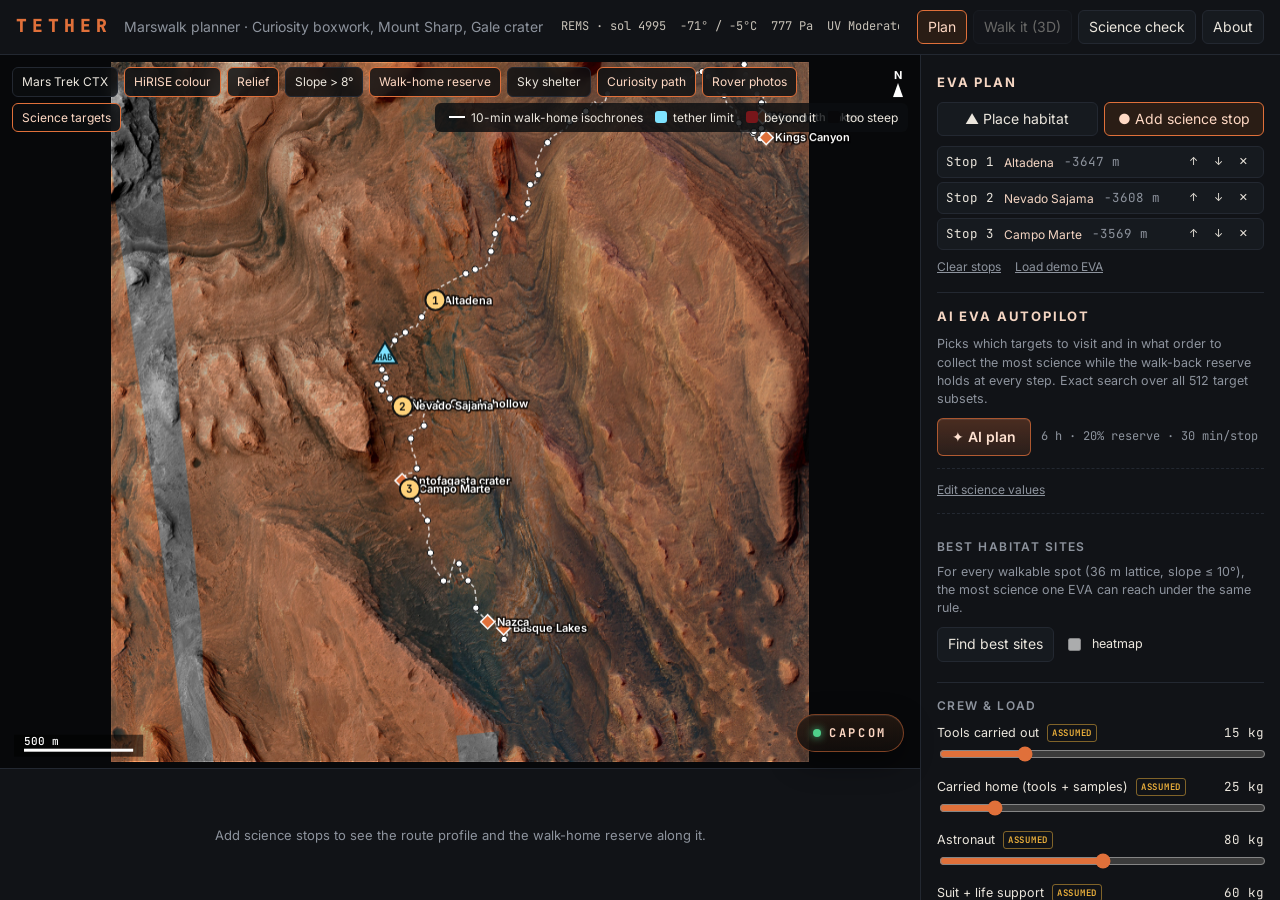
==== index.html @ f89b9bbb "Deploy eaedc3e" ====
<!doctype html>
<html lang="en">
  <head>
    <meta charset="UTF-8" />
    <link rel="icon" type="image/svg+xml" href="./tether.svg" />
    <meta name="viewport" content="width=device-width, initial-scale=1.0" />
    <meta name="description" content="TETHER: a Marswalk planner that always knows the way home. Apollo's walk-back rule as a map of Mars, at Curiosity's boxwork on Mount Sharp." />
    <link rel="preconnect" href="https://fonts.googleapis.com" />
    <link rel="preconnect" href="https://fonts.gstatic.com" crossorigin />
    <link href="https://fonts.googleapis.com/css2?family=Inter:wght@400;500;600;700&family=JetBrains+Mono:wght@400;500;700;800&display=swap" rel="stylesheet" />
    <title>TETHER · Marswalk planner</title>
    <script type="module" crossorigin src="./assets/index-C0lN99m0.js"></script>
    <link rel="stylesheet" crossorigin href="./assets/index-Dm4nmYh7.css">
  </head>
  <body>
    <div id="root"></div>
  </body>
</html>
---- assets/index-Dm4nmYh7.css ----
.ap .ap-lede{margin:0 0 10px}.ap-actions{display:flex;align-items:center;gap:10px;flex-wrap:wrap;margin-bottom:6px}.ap-go{display:inline-flex;align-items:center;gap:8px;font-weight:600;padding:8px 14px;background:linear-gradient(180deg,#e0703a47,#e0703a1f);border-color:#e0703ab3;color:#ffe2d1;box-shadow:inset 0 1px #ffffff14,0 0 #e0703a00;transition:transform .12s cubic-bezier(.2,.8,.2,1.2),box-shadow .2s}.ap-go:hover:not(:disabled){box-shadow:inset 0 1px #ffffff1a,0 0 18px #e0703a40}.ap-go:active:not(:disabled){transform:scale(.97)}.ap-go:disabled{opacity:.6;cursor:default}.ap-spin{width:12px;height:12px;border-radius:50%;border:2px solid rgba(255,226,209,.3);border-top-color:#ffe2d1;animation:ap-rot .8s linear infinite}@keyframes ap-rot{to{transform:rotate(360deg)}}.ap-card{margin:10px 0 6px}.ap-score-big{font-size:22px;font-weight:700}.ap-score-big .muted{font-size:13px;font-weight:500}.ap-order{list-style:none;padding:0;margin:8px 0 4px;display:grid;gap:3px;counter-reset:none}.ap-order li{display:flex;align-items:center;gap:8px;font-size:12.5px}.ap-k{width:18px;height:18px;border-radius:50%;display:inline-grid;place-content:center;font-size:10.5px;background:#e0703a2e;color:#ffd1b8;border:1px solid rgba(224,112,58,.5);flex:none}.ap-why-line{margin:8px 0 0}.ap-apply{width:100%;margin-top:10px;border-color:#4fd18b80;background:#4fd18b1a;color:#c9f5dc;font-weight:600}.ap-meta{margin:2px 0 8px}.ap-h3{margin:14px 0 8px!important}.ap-alts,.ap-sites{list-style:none;padding:0;margin:0 0 8px;display:grid;gap:5px}.ap-alts li{background:var(--panel-2);border:1px solid var(--line);border-radius:6px;padding:6px 8px}.ap-alt-top{display:flex;align-items:baseline;gap:8px;font-size:12.5px}.ap-alt-top .link{margin-left:auto}.ap-alt-stops{min-width:0}.ap-score{font-weight:700;color:#f5d6c3;min-width:20px}.ap-alt-kv{display:flex;gap:12px;margin-top:2px;color:var(--muted)}.ap-why{margin:6px 0 4px;padding-left:16px;font-size:12px;display:grid;gap:4px}.ap-sub{margin-top:12px;padding-top:10px;border-top:1px dashed var(--line)}.ap-values{list-style:none;padding:0;margin:8px 0 0;display:grid;gap:4px}.ap-values li{display:flex;justify-content:space-between;align-items:center;font-size:12.5px}.ap-values input{width:56px;background:var(--panel-2);color:var(--text);border:1px solid var(--line);border-radius:5px;padding:2px 6px;font:12px var(--mono)}.ap-values-note{display:block!important}.ap-prog{position:relative;height:22px;border-radius:6px;background:var(--panel-2);border:1px solid var(--line);overflow:hidden;margin:6px 0}.ap-prog i{position:absolute;inset:0 auto 0 0;background:linear-gradient(90deg,#e0703a40,#e0703a80);transition:width .2s}.ap-prog span{position:relative;padding:0 8px;line-height:20px;color:#ffe2d1}.ap-sites li{display:flex;align-items:center;gap:10px;background:var(--panel-2);border:1px solid var(--line);border-radius:6px;padding:6px 8px;font-size:12.5px}.ap-rank{width:20px;height:20px;border-radius:5px;display:inline-grid;place-content:center;background:#f0b33c26;color:var(--amb);border:1px solid rgba(240,179,60,.4);flex:none;font-size:11px}.ap-site-body{min-width:0;flex:1}.ap-here{margin:6px 0 8px;color:#e9d9cc}.capcom,.capcom-fab{--cc-ochre: var(--mars, #e0703a);--cc-cyan: var(--cyan, #7fe3ff);--cc-line: rgba(255,255,255,.09);--cc-glass: rgba(14,16,20,.72);--cc-text: var(--text, #ebe6dd);--cc-muted: var(--muted, #8d939d);--cc-mono: var(--mono, "JetBrains Mono", ui-monospace, Menlo, monospace)}.capcom-fab{position:fixed;right:376px;bottom:148px;z-index:60;display:flex;align-items:center;gap:8px;font:700 12px var(--cc-mono);letter-spacing:.22em;color:#ffd9c4;padding:10px 16px;border-radius:999px;background:linear-gradient(180deg,#281a12d9,#120e0cd9);border:1px solid rgba(224,112,58,.5);backdrop-filter:blur(14px) saturate(1.4);-webkit-backdrop-filter:blur(14px) saturate(1.4);box-shadow:0 10px 30px #00000073,inset 0 1px #ffffff14;transition:transform .18s cubic-bezier(.3,1.4,.5,1),border-color .2s}.capcom-fab:hover{transform:translateY(-2px) scale(1.03);border-color:var(--cc-ochre)}.capcom-fab.live{border-color:#7fe3ff8c;color:#d9f7ff}.capcom{position:fixed;right:376px;bottom:148px;z-index:60;width:400px;max-width:calc(100vw - 32px);height:min(560px,calc(100vh - 220px));display:flex;flex-direction:column;overflow:hidden;color:var(--cc-text);border-radius:16px;border:1px solid var(--cc-line);background:linear-gradient(160deg,rgba(224,112,58,.1),transparent 40%),linear-gradient(330deg,rgba(127,227,255,.07),transparent 45%),var(--cc-glass);backdrop-filter:blur(22px) saturate(1.5);-webkit-backdrop-filter:blur(22px) saturate(1.5);box-shadow:0 24px 60px #0000008c,inset 0 1px #ffffff1a,inset 0 0 0 1px #ffffff05;animation:capcom-in .32s cubic-bezier(.2,1.2,.4,1)}@keyframes capcom-in{0%{opacity:0;transform:translateY(12px) scale(.97)}}.capcom-sheen{position:absolute;inset:0 0 auto 0;height:1px;background:linear-gradient(90deg,transparent,rgba(127,227,255,.6),rgba(224,112,58,.6),transparent);pointer-events:none}.capcom-head{display:flex;align-items:center;gap:8px;padding:10px 12px;border-bottom:1px solid var(--cc-line)}.capcom-title{display:flex;align-items:center;gap:8px;font:800 12px var(--cc-mono);letter-spacing:.28em;color:var(--cc-ochre)}.capcom-dot{width:8px;height:8px;border-radius:50%;background:var(--ok, #4fd18b);box-shadow:0 0 8px var(--ok, #4fd18b);display:inline-block}.capcom-dot.busy{background:var(--cc-cyan);box-shadow:0 0 10px var(--cc-cyan);animation:capcom-blink .8s infinite}@keyframes capcom-blink{50%{opacity:.3}}.capcom-badge{margin-left:auto;font:600 10.5px var(--cc-mono);letter-spacing:.04em;padding:3px 8px;border-radius:999px;color:var(--cc-muted);border:1px solid var(--cc-line);background:#ffffff08;white-space:nowrap}.capcom-badge.llm{color:#bff1ff;border-color:#7fe3ff73;background:#7fe3ff14}.capcom-icon{background:transparent!important;border:1px solid transparent!important;padding:2px 7px!important;color:var(--cc-muted);font-size:13px}.capcom-icon.on{color:var(--cc-cyan)}.capcom-icon:hover{color:var(--cc-text)}.capcom-wake{padding:10px 12px;border-bottom:1px solid var(--cc-line);display:grid;gap:6px}.capcom-wake-btn{display:grid;gap:2px;text-align:left;padding:9px 12px!important;border-radius:10px!important;background:linear-gradient(135deg,#e0703a38,#7fe3ff1a)!important;border:1px solid rgba(224,112,58,.45)!important;transition:transform .15s cubic-bezier(.3,1.4,.5,1),box-shadow .2s}.capcom-wake-btn:hover:not(:disabled){transform:translateY(-1px);box-shadow:0 6px 18px #e0703a2e}.capcom-wake-btn:active{transform:scale(.98)}.capcom-wake-btn b{font:700 12px var(--cc-mono);letter-spacing:.16em;color:#ffd9c4;text-transform:uppercase}.capcom-wake-btn span{font-size:11px;color:var(--cc-muted)}.capcom-wake-text{font-size:11px;color:var(--cc-muted);white-space:nowrap;overflow:hidden;text-overflow:ellipsis}.capcom-wake-text.warn{color:var(--bad, #ef5b4c);white-space:normal}.capcom-bar{height:4px;border-radius:4px;background:#ffffff0f;overflow:hidden}.capcom-bar i{display:block;height:100%;background:linear-gradient(90deg,var(--cc-ochre),var(--cc-cyan));transition:width .3s}.capcom-log{flex:1;overflow-y:auto;padding:10px 12px;display:flex;flex-direction:column;gap:10px;font:12.5px/1.5 var(--cc-mono);scrollbar-width:thin}.capcom-msg{display:grid;gap:3px;animation:capcom-msg .25s ease-out}@keyframes capcom-msg{0%{opacity:0;transform:translateY(4px)}}.capcom-who{font-size:10.5px;letter-spacing:.14em;color:var(--cc-muted);display:flex;gap:8px;align-items:baseline}.capcom-msg.from-capcom .capcom-who{color:var(--cc-ochre)}.capcom-msg.from-you .capcom-who{color:var(--cc-cyan)}.capcom-eng{letter-spacing:.02em;color:var(--cc-muted);font-size:10px;opacity:.85}.capcom-text{color:var(--cc-text);white-space:pre-wrap}.capcom-msg.from-you .capcom-text{color:#cfeef7}.capcom-msg.from-sys .capcom-text{color:var(--cc-muted);font-size:11.5px}.capcom-msg.live .capcom-text{color:var(--cc-cyan);opacity:.8}.capcom-tools{display:flex;flex-wrap:wrap;gap:4px;align-items:center}.capcom-chip{font-size:10px;padding:1px 6px;border-radius:4px;color:#a9eec6;background:#4fd18b14;border:1px solid rgba(79,209,139,.25)}.capcom-chip.bad{color:#ffb3aa;background:#ef5b4c14;border-color:#ef5b4c4d}.capcom-plannedby{font-size:10px;color:var(--cc-muted)}.capcom-typing{color:var(--cc-muted)!important}.capcom-typing i{display:inline-block;width:4px;height:4px;margin-left:3px;border-radius:50%;background:var(--cc-cyan);animation:capcom-dots 1s infinite}.capcom-typing i:nth-child(2){animation-delay:.15s}.capcom-typing i:nth-child(3){animation-delay:.3s}@keyframes capcom-dots{0%,to{opacity:.2;transform:translateY(0)}50%{opacity:1;transform:translateY(-2px)}}.capcom-suggest{display:flex;flex-wrap:wrap;gap:6px;padding:0 12px 8px}.capcom-suggest button{font-size:11px;padding:4px 9px!important;border-radius:999px!important;background:#ffffff0a!important;border:1px solid var(--cc-line)!important;color:#d8d2c8;text-align:left}.capcom-suggest button:hover:not(:disabled){border-color:#7fe3ff73!important;color:#fff}.capcom-input{display:flex;gap:8px;align-items:center;padding:10px 12px;border-top:1px solid var(--cc-line);background:#0000002e}.capcom-input input{flex:1;min-width:0;font:12.5px var(--cc-mono);color:var(--cc-text);background:#ffffff0a;border:1px solid var(--cc-line);border-radius:8px;padding:8px 10px;outline:none}.capcom-input input:focus{border-color:#7fe3ff73;box-shadow:0 0 0 3px #7fe3ff14}.capcom-send{font:700 11px var(--cc-mono)!important;letter-spacing:.14em;color:#ffd9c4!important;background:#e0703a29!important;border:1px solid rgba(224,112,58,.45)!important;border-radius:8px!important;padding:8px 10px!important}.capcom-mic{--lvl: 0;position:relative;flex:none;width:38px;height:38px;padding:0!important;border-radius:50%!important;display:grid;place-items:center;color:var(--cc-ochre);background:radial-gradient(circle at 50% 35%,#e0703a40,#140e0ae6)!important;border:1px solid rgba(224,112,58,.5)!important;transition:transform .15s cubic-bezier(.3,1.4,.5,1),color .2s;touch-action:none;-webkit-user-select:none;user-select:none}.capcom-mic:active{transform:scale(.93)}.capcom-mic:before,.capcom-mic:after{content:"";position:absolute;top:-3px;right:-3px;bottom:-3px;left:-3px;border-radius:50%;pointer-events:none;opacity:0}.capcom-mic.on{color:#071216;background:radial-gradient(circle at 50% 35%,#c9f5ff,var(--cc-cyan))!important;border-color:var(--cc-cyan)!important}.capcom-mic.on:before{opacity:1;border:2px solid rgba(127,227,255,.65);transform:scale(calc(1 + var(--lvl) * .55));transition:transform 60ms linear}.capcom-mic.on:after{opacity:1;border:1px solid rgba(127,227,255,.5);animation:capcom-pulse 1.4s ease-out infinite}@keyframes capcom-pulse{0%{transform:scale(1);opacity:.8}to{transform:scale(1.9);opacity:0}}@media(max-width:900px){.capcom,.capcom-fab{right:16px;bottom:16px}}@media(prefers-reduced-motion:reduce){.capcom,.capcom-msg,.capcom-mic.on:after{animation:none}}:root{--bg: #0a0b0d;--panel: #111317;--panel-2: #161a1f;--line: #232831;--text: #ebe6dd;--muted: #8d939d;--mars: #e0703a;--ok: #4fd18b;--amb: #f0b33c;--bad: #ef5b4c;--cyan: #7fe3ff;--mono: "JetBrains Mono", ui-monospace, Menlo, monospace;--sans: "Inter", system-ui, -apple-system, sans-serif}*{box-sizing:border-box}html,body,#root{height:100%;margin:0}body{background:var(--bg);color:var(--text);font:14px/1.45 var(--sans);-webkit-font-smoothing:antialiased}button{font:inherit;color:inherit;background:var(--panel-2);border:1px solid var(--line);border-radius:6px;padding:6px 10px;cursor:pointer}button:hover:not(:disabled){border-color:#3a414d}button:disabled{opacity:.4;cursor:not-allowed}button.on{background:#2a1d15;border-color:var(--mars);color:#ffd9c4}.mono{font-family:var(--mono)}.muted{color:var(--muted)}.small{font-size:12px}.splash{height:100%;display:grid;place-content:center;gap:8px;text-align:center}.logo{font:800 18px/1 var(--mono);letter-spacing:.28em;color:var(--mars)}.app{height:100%;display:grid;grid-template-rows:auto minmax(0,1fr);grid-template-columns:minmax(0,1fr)}.top{min-width:0;overflow:hidden;display:flex;align-items:center;gap:18px;padding:10px 16px;border-bottom:1px solid var(--line);background:var(--panel)}.brand{display:flex;align-items:baseline;gap:12px;white-space:nowrap;flex:none}.top nav button{white-space:nowrap}.top nav{margin-left:auto;display:flex;gap:6px;flex:none}.conditions{display:flex;gap:14px;font-size:12px;color:#c8c2b8;overflow:hidden;white-space:nowrap;min-width:0;flex:1 1 auto}.conditions .sep{width:1px;background:var(--line)}.main{display:grid;grid-template-columns:minmax(0,1fr) 360px;min-height:0;overflow:hidden}.app{overflow:hidden}.stage{position:relative;display:grid;grid-template-rows:1fr auto;min-height:0}.map-wrap{position:relative;min-height:0;overflow:hidden;cursor:crosshair}.map-wrap canvas{display:block}.layerbar{position:absolute;top:12px;left:12px;right:12px;display:flex;flex-wrap:wrap;gap:6px;align-items:center;pointer-events:none}.layerbar button{pointer-events:auto;background:#0c0e11d1;-webkit-backdrop-filter:blur(6px);backdrop-filter:blur(6px);font-size:12px;padding:5px 9px}.legend{pointer-events:auto;margin-left:auto;background:#0c0e11d1;padding:6px 10px;border-radius:6px;font-size:12px;display:flex;gap:6px;align-items:center}.legend i{width:12px;height:12px;border-radius:3px;display:inline-block;margin-left:6px}.inspector{position:absolute;left:12px;bottom:140px;background:#0c0e11e0;border:1px solid var(--line);border-radius:8px;padding:8px 10px;font-size:12px;line-height:1.6;pointer-events:none;max-width:70%}.pos{color:var(--ok)}.amb{color:var(--amb)}.neg{color:var(--bad)}.profile{border-top:1px solid var(--line);background:var(--panel);padding:8px 12px 6px;height:132px}.profile svg{width:100%;height:96px;display:block}.profile.empty{display:grid;place-content:center;color:var(--muted);font-size:13px}.profile-legend{display:flex;gap:16px;font-size:11px}.panel{border-left:1px solid var(--line);background:var(--panel);overflow-y:auto;padding:4px 16px 24px}.panel section{padding:14px 0;border-bottom:1px solid var(--line)}.panel h2{font-size:13px;letter-spacing:.14em;text-transform:uppercase;margin:0 0 10px;color:#f5d6c3}.panel h3{font-size:12px;letter-spacing:.12em;text-transform:uppercase;margin:0 0 10px;color:var(--muted);font-weight:600}.seg{display:grid;grid-template-columns:1fr 1fr;gap:6px}.hint{color:var(--muted);font-size:12.5px;margin:10px 0 0}.warn{color:var(--bad);font-size:12.5px}.stops{list-style:none;padding:0;margin:10px 0 4px;display:grid;gap:4px}.stops li{display:flex;align-items:center;gap:10px;background:var(--panel-2);border:1px solid var(--line);border-radius:6px;padding:5px 8px;font-size:12.5px}.row-actions{margin-left:auto;display:flex;gap:2px}.row-actions button{padding:1px 6px;font-size:11px;background:transparent;border-color:transparent}.link{background:none;border:none;color:var(--muted);padding:2px 0;font-size:12px;text-decoration:underline}.verdict{border-radius:10px;margin:12px 0;padding:12px!important;border:1px solid}.verdict.ok{border-color:#4fd18b73;background:#4fd18b12}.verdict.bad{border-color:#ef5b4c8c;background:#ef5b4c14}.verdict-head{display:flex;justify-content:space-between;align-items:center}.verdict .tag{font:700 12px var(--mono);letter-spacing:.18em}.verdict.ok .tag,.verdict.ok .big{color:var(--ok)}.verdict.bad .tag,.verdict.bad .big{color:var(--bad)}.big{font-size:26px;font-weight:700}.kv{display:grid;grid-template-columns:1fr 1fr;gap:6px 14px;margin-top:8px}.kv div{display:flex;justify-content:space-between;font-size:12px;color:var(--muted)}.kv b{color:var(--text);font-weight:600}.slider{display:block;margin:0 0 10px}.slider-top{display:flex;justify-content:space-between;font-size:12.5px;margin-bottom:2px}.slider input{width:100%;accent-color:var(--mars)}.check{display:flex;gap:8px;font-size:12.5px;align-items:flex-start}.flare{width:100%;margin-bottom:10px;border-color:#5a2a22;color:#ffb4a6}.flare.on{background:#3a1410;border-color:var(--bad);color:#fff}.drawer{position:absolute;right:12px;top:56px;bottom:144px;width:min(440px,60%);background:#0c0e11f2;border:1px solid var(--line);border-radius:10px;padding:12px;overflow-y:auto}.drawer-head{display:flex;justify-content:space-between;align-items:flex-start;gap:12px;margin-bottom:10px}.drawer-head h3{margin:2px 0 0;font-size:15px}.eyebrow{font:600 11px var(--mono);letter-spacing:.16em;text-transform:uppercase;color:var(--mars)}.photos{display:grid;gap:10px}.photos img{width:100%;border-radius:6px;display:block;background:#000}.photos figcaption{font-size:11px;color:var(--muted);margin-top:3px}.modal-bg{position:fixed;top:0;right:0;bottom:0;left:0;background:#0009;display:grid;place-items:center;z-index:50}.modal{width:min(760px,94vw);max-height:90vh;overflow-y:auto;background:var(--panel);border:1px solid var(--line);border-radius:12px;padding:18px 20px}.scatter{width:320px;max-width:100%;display:block;margin:8px auto}.vtable{width:100%;border-collapse:collapse;font-size:12px;margin:8px 0}.vtable th,.vtable td{text-align:left;padding:4px 6px;border-bottom:1px solid var(--line)}.vtable th{color:var(--muted);font-weight:500}.about p{margin:0 0 10px;font-size:13.5px}@media(max-width:900px){.main{grid-template-columns:1fr;grid-template-rows:60vh auto}.panel{border-left:none;border-top:1px solid var(--line)}.conditions,.brand .muted{display:none}}.hud-wrap{position:relative;min-height:0}.hud-wrap canvas{display:block}.hud{position:absolute;top:0;right:0;bottom:0;left:0;pointer-events:none;color:#bff3ff;text-shadow:0 0 6px rgba(0,180,255,.6);font-size:12px}.hud>div{position:absolute;padding:14px 18px}.hud-tl{top:50px;left:20px}.hud-tr{top:50px;right:20px;text-align:right}.hud-bl{bottom:60px;left:20px}.hud-br{bottom:60px;right:20px;text-align:right}.hud-label{font-size:10px;letter-spacing:.2em;opacity:.75;margin-top:6px}.hud-big{font-size:22px;font-weight:700}.hud-bar{width:180px;height:6px;background:#bff3ff33;position:relative;margin-top:6px;margin-left:auto}.hud-bar i{position:absolute;left:0;top:0;bottom:0;background:currentColor}.hud-bar b{position:absolute;top:-3px;bottom:-3px;width:2px;background:#ef5b4c}.hud-reticle{left:50%;top:50%;width:46px;height:46px;margin:-23px 0 0 -23px;border:1px solid rgba(191,243,255,.6);border-radius:50%;padding:0!important}.hud:before{content:"";position:absolute;top:0;right:0;bottom:0;left:0;background:radial-gradient(ellipse at center,transparent 55%,rgba(0,20,30,.55) 100%)}.hud-controls{position:absolute;left:50%;bottom:14px;transform:translate(-50%);display:flex;gap:8px;align-items:center;background:#0c0e11d9;padding:6px 8px;border-radius:8px;border:1px solid var(--line)}.hud-controls input{width:280px;accent-color:var(--mars)}.links{display:flex;gap:14px;margin-top:6px}.stop-name{color:#f5d6c3;font-size:12px;overflow:hidden;text-overflow:ellipsis;white-space:nowrap;max-width:130px}.legend .iso{width:16px;height:0;border-top:2px solid #fff;display:inline-block;margin-left:4px}.ptag{font:600 9px/1 var(--mono);letter-spacing:.08em;padding:2px 4px;border-radius:3px;margin-left:4px;vertical-align:middle;border:1px solid}.ptag.real{color:#7fe3ff;border-color:#7fe3ff80}.ptag.computed{color:#4fd18b;border-color:#4fd18b80}.ptag.assumed{color:#f0b33c;border-color:#f0b33c80}
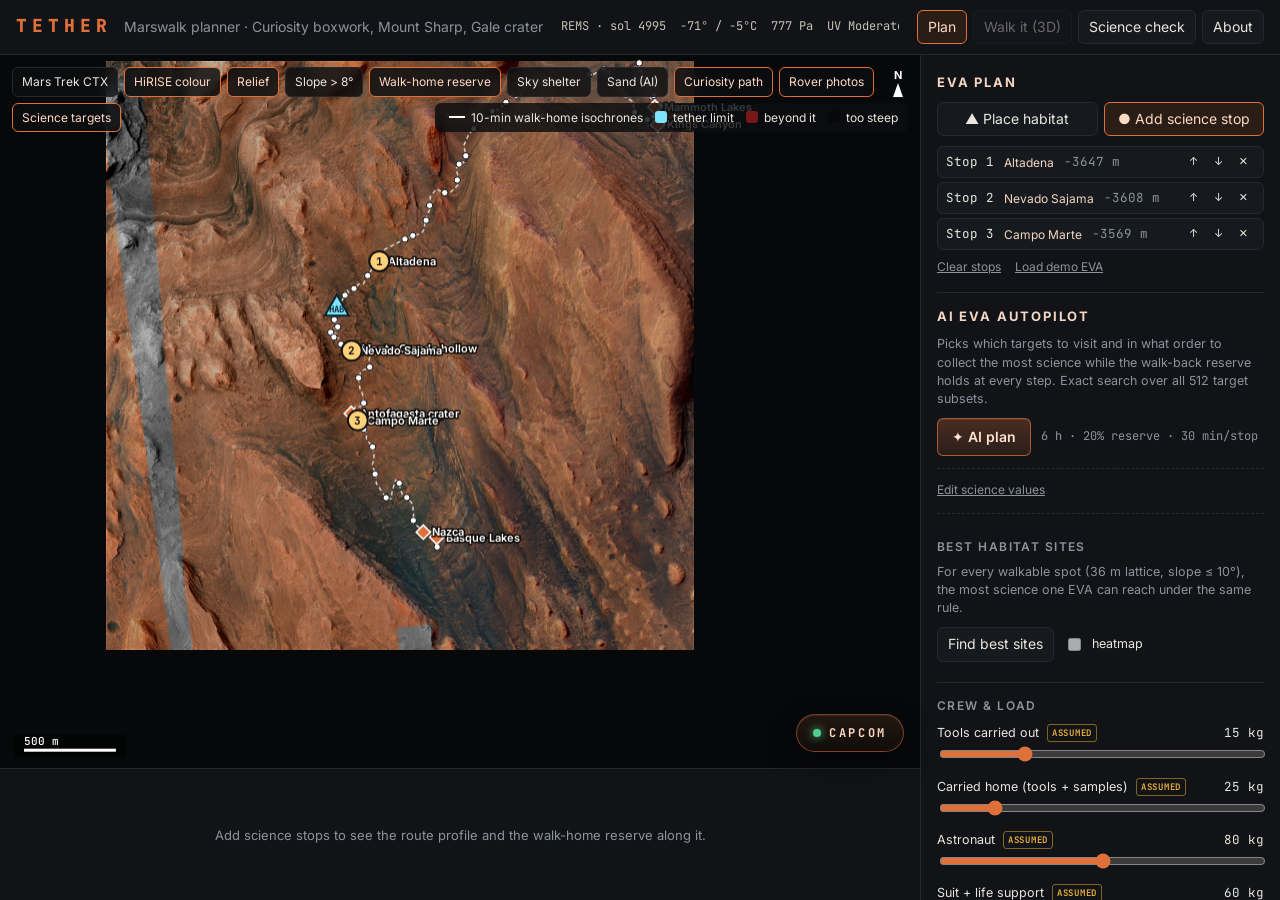
==== commit 23164f47: "Deploy c9911dd" ====
--- a/index.html
+++ b/index.html
@@ -9,8 +9,8 @@
     <link rel="preconnect" href="https://fonts.gstatic.com" crossorigin />
     <link href="https://fonts.googleapis.com/css2?family=Inter:wght@400;500;600;700&family=JetBrains+Mono:wght@400;500;700;800&display=swap" rel="stylesheet" />
     <title>TETHER · Marswalk planner</title>
-    <script type="module" crossorigin src="./assets/index-C0lN99m0.js"></script>
-    <link rel="stylesheet" crossorigin href="./assets/index-Dm4nmYh7.css">
+    <script type="module" crossorigin src="./assets/index-BlUEJZEu.js"></script>
+    <link rel="stylesheet" crossorigin href="./assets/index-Cu4dX3px.css">
   </head>
   <body>
     <div id="root"></div>
--- a/assets/index-Cu4dX3px.css
+++ b/assets/index-Cu4dX3px.css
@@ -0,0 +1 @@
+.ap .ap-lede{margin:0 0 10px}.ap-actions{display:flex;align-items:center;gap:10px;flex-wrap:wrap;margin-bottom:6px}.ap-go{display:inline-flex;align-items:center;gap:8px;font-weight:600;padding:8px 14px;background:linear-gradient(180deg,#e0703a47,#e0703a1f);border-color:#e0703ab3;color:#ffe2d1;box-shadow:inset 0 1px #ffffff14,0 0 #e0703a00;transition:transform .12s cubic-bezier(.2,.8,.2,1.2),box-shadow .2s}.ap-go:hover:not(:disabled){box-shadow:inset 0 1px #ffffff1a,0 0 18px #e0703a40}.ap-go:active:not(:disabled){transform:scale(.97)}.ap-go:disabled{opacity:.6;cursor:default}.ap-spin{width:12px;height:12px;border-radius:50%;border:2px solid rgba(255,226,209,.3);border-top-color:#ffe2d1;animation:ap-rot .8s linear infinite}@keyframes ap-rot{to{transform:rotate(360deg)}}.ap-card{margin:10px 0 6px}.ap-score-big{font-size:22px;font-weight:700}.ap-score-big .muted{font-size:13px;font-weight:500}.ap-order{list-style:none;padding:0;margin:8px 0 4px;display:grid;gap:3px;counter-reset:none}.ap-order li{display:flex;align-items:center;gap:8px;font-size:12.5px}.ap-k{width:18px;height:18px;border-radius:50%;display:inline-grid;place-content:center;font-size:10.5px;background:#e0703a2e;color:#ffd1b8;border:1px solid rgba(224,112,58,.5);flex:none}.ap-why-line{margin:8px 0 0}.ap-apply{width:100%;margin-top:10px;border-color:#4fd18b80;background:#4fd18b1a;color:#c9f5dc;font-weight:600}.ap-meta{margin:2px 0 8px}.ap-h3{margin:14px 0 8px!important}.ap-alts,.ap-sites{list-style:none;padding:0;margin:0 0 8px;display:grid;gap:5px}.ap-alts li{background:var(--panel-2);border:1px solid var(--line);border-radius:6px;padding:6px 8px}.ap-alt-top{display:flex;align-items:baseline;gap:8px;font-size:12.5px}.ap-alt-top .link{margin-left:auto}.ap-alt-stops{min-width:0}.ap-score{font-weight:700;color:#f5d6c3;min-width:20px}.ap-alt-kv{display:flex;gap:12px;margin-top:2px;color:var(--muted)}.ap-why{margin:6px 0 4px;padding-left:16px;font-size:12px;display:grid;gap:4px}.ap-sub{margin-top:12px;padding-top:10px;border-top:1px dashed var(--line)}.ap-values{list-style:none;padding:0;margin:8px 0 0;display:grid;gap:4px}.ap-values li{display:flex;justify-content:space-between;align-items:center;font-size:12.5px}.ap-values input{width:56px;background:var(--panel-2);color:var(--text);border:1px solid var(--line);border-radius:5px;padding:2px 6px;font:12px var(--mono)}.ap-values-note{display:block!important}.ap-prog{position:relative;height:22px;border-radius:6px;background:var(--panel-2);border:1px solid var(--line);overflow:hidden;margin:6px 0}.ap-prog i{position:absolute;inset:0 auto 0 0;background:linear-gradient(90deg,#e0703a40,#e0703a80);transition:width .2s}.ap-prog span{position:relative;padding:0 8px;line-height:20px;color:#ffe2d1}.ap-sites li{display:flex;align-items:center;gap:10px;background:var(--panel-2);border:1px solid var(--line);border-radius:6px;padding:6px 8px;font-size:12.5px}.ap-rank{width:20px;height:20px;border-radius:5px;display:inline-grid;place-content:center;background:#f0b33c26;color:var(--amb);border:1px solid rgba(240,179,60,.4);flex:none;font-size:11px}.ap-site-body{min-width:0;flex:1}.ap-here{margin:6px 0 8px;color:#e9d9cc}.capcom,.capcom-fab{--cc-ochre: var(--mars, #e0703a);--cc-cyan: var(--cyan, #7fe3ff);--cc-line: rgba(255,255,255,.09);--cc-glass: rgba(14,16,20,.72);--cc-text: var(--text, #ebe6dd);--cc-muted: var(--muted, #8d939d);--cc-mono: var(--mono, "JetBrains Mono", ui-monospace, Menlo, monospace)}.capcom-fab{position:fixed;right:376px;bottom:148px;z-index:60;display:flex;align-items:center;gap:8px;font:700 12px var(--cc-mono);letter-spacing:.22em;color:#ffd9c4;padding:10px 16px;border-radius:999px;background:linear-gradient(180deg,#281a12d9,#120e0cd9);border:1px solid rgba(224,112,58,.5);backdrop-filter:blur(14px) saturate(1.4);-webkit-backdrop-filter:blur(14px) saturate(1.4);box-shadow:0 10px 30px #00000073,inset 0 1px #ffffff14;transition:transform .18s cubic-bezier(.3,1.4,.5,1),border-color .2s}.capcom-fab:hover{transform:translateY(-2px) scale(1.03);border-color:var(--cc-ochre)}.capcom-fab.live{border-color:#7fe3ff8c;color:#d9f7ff}.capcom{position:fixed;right:376px;bottom:148px;z-index:60;width:400px;max-width:calc(100vw - 32px);height:min(560px,calc(100vh - 220px));display:flex;flex-direction:column;overflow:hidden;color:var(--cc-text);border-radius:16px;border:1px solid var(--cc-line);background:linear-gradient(160deg,rgba(224,112,58,.1),transparent 40%),linear-gradient(330deg,rgba(127,227,255,.07),transparent 45%),var(--cc-glass);backdrop-filter:blur(22px) saturate(1.5);-webkit-backdrop-filter:blur(22px) saturate(1.5);box-shadow:0 24px 60px #0000008c,inset 0 1px #ffffff1a,inset 0 0 0 1px #ffffff05;animation:capcom-in .32s cubic-bezier(.2,1.2,.4,1)}@keyframes capcom-in{0%{opacity:0;transform:translateY(12px) scale(.97)}}.capcom-sheen{position:absolute;inset:0 0 auto 0;height:1px;background:linear-gradient(90deg,transparent,rgba(127,227,255,.6),rgba(224,112,58,.6),transparent);pointer-events:none}.capcom-head{display:flex;align-items:center;gap:8px;padding:10px 12px;border-bottom:1px solid var(--cc-line)}.capcom-title{display:flex;align-items:center;gap:8px;font:800 12px var(--cc-mono);letter-spacing:.28em;color:var(--cc-ochre)}.capcom-dot{width:8px;height:8px;border-radius:50%;background:var(--ok, #4fd18b);box-shadow:0 0 8px var(--ok, #4fd18b);display:inline-block}.capcom-dot.busy{background:var(--cc-cyan);box-shadow:0 0 10px var(--cc-cyan);animation:capcom-blink .8s infinite}@keyframes capcom-blink{50%{opacity:.3}}.capcom-badge{margin-left:auto;font:600 10.5px var(--cc-mono);letter-spacing:.04em;padding:3px 8px;border-radius:999px;color:var(--cc-muted);border:1px solid var(--cc-line);background:#ffffff08;white-space:nowrap}.capcom-badge.llm{color:#bff1ff;border-color:#7fe3ff73;background:#7fe3ff14}.capcom-icon{background:transparent!important;border:1px solid transparent!important;padding:2px 7px!important;color:var(--cc-muted);font-size:13px}.capcom-icon.on{color:var(--cc-cyan)}.capcom-icon:hover{color:var(--cc-text)}.capcom-wake{padding:10px 12px;border-bottom:1px solid var(--cc-line);display:grid;gap:6px}.capcom-wake-btn{display:grid;gap:2px;text-align:left;padding:9px 12px!important;border-radius:10px!important;background:linear-gradient(135deg,#e0703a38,#7fe3ff1a)!important;border:1px solid rgba(224,112,58,.45)!important;transition:transform .15s cubic-bezier(.3,1.4,.5,1),box-shadow .2s}.capcom-wake-btn:hover:not(:disabled){transform:translateY(-1px);box-shadow:0 6px 18px #e0703a2e}.capcom-wake-btn:active{transform:scale(.98)}.capcom-wake-btn b{font:700 12px var(--cc-mono);letter-spacing:.16em;color:#ffd9c4;text-transform:uppercase}.capcom-wake-btn span{font-size:11px;color:var(--cc-muted)}.capcom-wake-text{font-size:11px;color:var(--cc-muted);white-space:nowrap;overflow:hidden;text-overflow:ellipsis}.capcom-wake-text.warn{color:var(--bad, #ef5b4c);white-space:normal}.capcom-bar{height:4px;border-radius:4px;background:#ffffff0f;overflow:hidden}.capcom-bar i{display:block;height:100%;background:linear-gradient(90deg,var(--cc-ochre),var(--cc-cyan));transition:width .3s}.capcom-log{flex:1;overflow-y:auto;padding:10px 12px;display:flex;flex-direction:column;gap:10px;font:12.5px/1.5 var(--cc-mono);scrollbar-width:thin}.capcom-msg{display:grid;gap:3px;animation:capcom-msg .25s ease-out}@keyframes capcom-msg{0%{opacity:0;transform:translateY(4px)}}.capcom-who{font-size:10.5px;letter-spacing:.14em;color:var(--cc-muted);display:flex;gap:8px;align-items:baseline}.capcom-msg.from-capcom .capcom-who{color:var(--cc-ochre)}.capcom-msg.from-you .capcom-who{color:var(--cc-cyan)}.capcom-eng{letter-spacing:.02em;color:var(--cc-muted);font-size:10px;opacity:.85}.capcom-text{color:var(--cc-text);white-space:pre-wrap}.capcom-msg.from-you .capcom-text{color:#cfeef7}.capcom-msg.from-sys .capcom-text{color:var(--cc-muted);font-size:11.5px}.capcom-msg.live .capcom-text{color:var(--cc-cyan);opacity:.8}.capcom-tools{display:flex;flex-wrap:wrap;gap:4px;align-items:center}.capcom-chip{font-size:10px;padding:1px 6px;border-radius:4px;color:#a9eec6;background:#4fd18b14;border:1px solid rgba(79,209,139,.25)}.capcom-chip.bad{color:#ffb3aa;background:#ef5b4c14;border-color:#ef5b4c4d}.capcom-plannedby{font-size:10px;color:var(--cc-muted)}.capcom-typing{color:var(--cc-muted)!important}.capcom-typing i{display:inline-block;width:4px;height:4px;margin-left:3px;border-radius:50%;background:var(--cc-cyan);animation:capcom-dots 1s infinite}.capcom-typing i:nth-child(2){animation-delay:.15s}.capcom-typing i:nth-child(3){animation-delay:.3s}@keyframes capcom-dots{0%,to{opacity:.2;transform:translateY(0)}50%{opacity:1;transform:translateY(-2px)}}.capcom-suggest{display:flex;flex-wrap:wrap;gap:6px;padding:0 12px 8px}.capcom-suggest button{font-size:11px;padding:4px 9px!important;border-radius:999px!important;background:#ffffff0a!important;border:1px solid var(--cc-line)!important;color:#d8d2c8;text-align:left}.capcom-suggest button:hover:not(:disabled){border-color:#7fe3ff73!important;color:#fff}.capcom-input{display:flex;gap:8px;align-items:center;padding:10px 12px;border-top:1px solid var(--cc-line);background:#0000002e}.capcom-input input{flex:1;min-width:0;font:12.5px var(--cc-mono);color:var(--cc-text);background:#ffffff0a;border:1px solid var(--cc-line);border-radius:8px;padding:8px 10px;outline:none}.capcom-input input:focus{border-color:#7fe3ff73;box-shadow:0 0 0 3px #7fe3ff14}.capcom-send{font:700 11px var(--cc-mono)!important;letter-spacing:.14em;color:#ffd9c4!important;background:#e0703a29!important;border:1px solid rgba(224,112,58,.45)!important;border-radius:8px!important;padding:8px 10px!important}.capcom-mic{--lvl: 0;position:relative;flex:none;width:38px;height:38px;padding:0!important;border-radius:50%!important;display:grid;place-items:center;color:var(--cc-ochre);background:radial-gradient(circle at 50% 35%,#e0703a40,#140e0ae6)!important;border:1px solid rgba(224,112,58,.5)!important;transition:transform .15s cubic-bezier(.3,1.4,.5,1),color .2s;touch-action:none;-webkit-user-select:none;user-select:none}.capcom-mic:active{transform:scale(.93)}.capcom-mic:before,.capcom-mic:after{content:"";position:absolute;top:-3px;right:-3px;bottom:-3px;left:-3px;border-radius:50%;pointer-events:none;opacity:0}.capcom-mic.on{color:#071216;background:radial-gradient(circle at 50% 35%,#c9f5ff,var(--cc-cyan))!important;border-color:var(--cc-cyan)!important}.capcom-mic.on:before{opacity:1;border:2px solid rgba(127,227,255,.65);transform:scale(calc(1 + var(--lvl) * .55));transition:transform 60ms linear}.capcom-mic.on:after{opacity:1;border:1px solid rgba(127,227,255,.5);animation:capcom-pulse 1.4s ease-out infinite}@keyframes capcom-pulse{0%{transform:scale(1);opacity:.8}to{transform:scale(1.9);opacity:0}}@media(max-width:900px){.capcom,.capcom-fab{right:16px;bottom:16px}}@media(prefers-reduced-motion:reduce){.capcom,.capcom-msg,.capcom-mic.on:after{animation:none}}:root{--bg: #0a0b0d;--panel: #111317;--panel-2: #161a1f;--line: #232831;--text: #ebe6dd;--muted: #8d939d;--mars: #e0703a;--ok: #4fd18b;--amb: #f0b33c;--bad: #ef5b4c;--cyan: #7fe3ff;--mono: "JetBrains Mono", ui-monospace, Menlo, monospace;--sans: "Inter", system-ui, -apple-system, sans-serif}*{box-sizing:border-box}html,body,#root{height:100%;margin:0}body{background:var(--bg);color:var(--text);font:14px/1.45 var(--sans);-webkit-font-smoothing:antialiased}button{font:inherit;color:inherit;background:var(--panel-2);border:1px solid var(--line);border-radius:6px;padding:6px 10px;cursor:pointer}button:hover:not(:disabled){border-color:#3a414d}button:disabled{opacity:.4;cursor:not-allowed}button.on{background:#2a1d15;border-color:var(--mars);color:#ffd9c4}.mono{font-family:var(--mono)}.muted{color:var(--muted)}.small{font-size:12px}.splash{height:100%;display:grid;place-content:center;gap:8px;text-align:center}.logo{font:800 18px/1 var(--mono);letter-spacing:.28em;color:var(--mars)}.app{height:100%;display:grid;grid-template-rows:auto minmax(0,1fr);grid-template-columns:minmax(0,1fr)}.top{min-width:0;overflow:hidden;display:flex;align-items:center;gap:18px;padding:10px 16px;border-bottom:1px solid var(--line);background:var(--panel)}.brand{display:flex;align-items:baseline;gap:12px;white-space:nowrap;flex:none}.top nav button{white-space:nowrap}.top nav{margin-left:auto;display:flex;gap:6px;flex:none}.conditions{display:flex;gap:14px;font-size:12px;color:#c8c2b8;overflow:hidden;white-space:nowrap;min-width:0;flex:1 1 auto}.conditions .sep{width:1px;background:var(--line)}.main{display:grid;grid-template-columns:minmax(0,1fr) 360px;min-height:0;overflow:hidden}.app{overflow:hidden}.stage{position:relative;display:grid;grid-template-rows:1fr auto;min-height:0}.map-wrap{position:relative;min-height:0;overflow:hidden;cursor:crosshair}.map-wrap canvas{display:block}.layerbar{position:absolute;top:12px;left:12px;right:12px;display:flex;flex-wrap:wrap;gap:6px;align-items:center;pointer-events:none}.layerbar button{pointer-events:auto;background:#0c0e11d1;-webkit-backdrop-filter:blur(6px);backdrop-filter:blur(6px);font-size:12px;padding:5px 9px}.legend{pointer-events:auto;margin-left:auto;background:#0c0e11d1;padding:6px 10px;border-radius:6px;font-size:12px;display:flex;gap:6px;align-items:center}.legend i{width:12px;height:12px;border-radius:3px;display:inline-block;margin-left:6px}.inspector{position:absolute;left:12px;bottom:140px;background:#0c0e11e0;border:1px solid var(--line);border-radius:8px;padding:8px 10px;font-size:12px;line-height:1.6;pointer-events:none;max-width:70%}.pos{color:var(--ok)}.amb{color:var(--amb)}.neg{color:var(--bad)}.profile{border-top:1px solid var(--line);background:var(--panel);padding:8px 12px 6px;height:132px}.profile svg{width:100%;height:96px;display:block}.profile.empty{display:grid;place-content:center;color:var(--muted);font-size:13px}.profile-legend{display:flex;gap:16px;font-size:11px}.panel{border-left:1px solid var(--line);background:var(--panel);overflow-y:auto;padding:4px 16px 24px}.panel section{padding:14px 0;border-bottom:1px solid var(--line)}.panel h2{font-size:13px;letter-spacing:.14em;text-transform:uppercase;margin:0 0 10px;color:#f5d6c3}.panel h3{font-size:12px;letter-spacing:.12em;text-transform:uppercase;margin:0 0 10px;color:var(--muted);font-weight:600}.seg{display:grid;grid-template-columns:1fr 1fr;gap:6px}.hint{color:var(--muted);font-size:12.5px;margin:10px 0 0}.warn{color:var(--bad);font-size:12.5px}.stops{list-style:none;padding:0;margin:10px 0 4px;display:grid;gap:4px}.stops li{display:flex;align-items:center;gap:10px;background:var(--panel-2);border:1px solid var(--line);border-radius:6px;padding:5px 8px;font-size:12.5px}.row-actions{margin-left:auto;display:flex;gap:2px}.row-actions button{padding:1px 6px;font-size:11px;background:transparent;border-color:transparent}.link{background:none;border:none;color:var(--muted);padding:2px 0;font-size:12px;text-decoration:underline}.verdict{border-radius:10px;margin:12px 0;padding:12px!important;border:1px solid}.verdict.ok{border-color:#4fd18b73;background:#4fd18b12}.verdict.bad{border-color:#ef5b4c8c;background:#ef5b4c14}.verdict-head{display:flex;justify-content:space-between;align-items:center}.verdict .tag{font:700 12px var(--mono);letter-spacing:.18em}.verdict.ok .tag,.verdict.ok .big{color:var(--ok)}.verdict.bad .tag,.verdict.bad .big{color:var(--bad)}.big{font-size:26px;font-weight:700}.kv{display:grid;grid-template-columns:1fr 1fr;gap:6px 14px;margin-top:8px}.kv div{display:flex;justify-content:space-between;font-size:12px;color:var(--muted)}.kv b{color:var(--text);font-weight:600}.slider{display:block;margin:0 0 10px}.slider-top{display:flex;justify-content:space-between;font-size:12.5px;margin-bottom:2px}.slider input{width:100%;accent-color:var(--mars)}.check{display:flex;gap:8px;font-size:12.5px;align-items:flex-start}.flare{width:100%;margin-bottom:10px;border-color:#5a2a22;color:#ffb4a6}.flare.on{background:#3a1410;border-color:var(--bad);color:#fff}.drawer{position:absolute;right:12px;top:56px;bottom:144px;width:min(440px,60%);background:#0c0e11f2;border:1px solid var(--line);border-radius:10px;padding:12px;overflow-y:auto}.drawer-head{display:flex;justify-content:space-between;align-items:flex-start;gap:12px;margin-bottom:10px}.drawer-head h3{margin:2px 0 0;font-size:15px}.eyebrow{font:600 11px var(--mono);letter-spacing:.16em;text-transform:uppercase;color:var(--mars)}.photos{display:grid;gap:10px}.photos img{width:100%;border-radius:6px;display:block;background:#000}.photos figcaption{font-size:11px;color:var(--muted);margin-top:3px}.modal-bg{position:fixed;top:0;right:0;bottom:0;left:0;background:#0009;display:grid;place-items:center;z-index:50}.modal{width:min(760px,94vw);max-height:90vh;overflow-y:auto;background:var(--panel);border:1px solid var(--line);border-radius:12px;padding:18px 20px}.scatter{width:320px;max-width:100%;display:block;margin:8px auto}.vtable{width:100%;border-collapse:collapse;font-size:12px;margin:8px 0}.vtable th,.vtable td{text-align:left;padding:4px 6px;border-bottom:1px solid var(--line)}.vtable th{color:var(--muted);font-weight:500}.about p{margin:0 0 10px;font-size:13.5px}@media(max-width:900px){.main{grid-template-columns:1fr;grid-template-rows:60vh auto}.panel{border-left:none;border-top:1px solid var(--line)}.conditions,.brand .muted{display:none}}.hud-wrap{position:relative;min-height:0}.hud-wrap canvas{display:block}.hud{position:absolute;top:0;right:0;bottom:0;left:0;pointer-events:none;color:#bff3ff;text-shadow:0 0 6px rgba(0,180,255,.6);font-size:12px}.hud>div{position:absolute;padding:14px 18px}.hud-tl{top:50px;left:20px}.hud-tr{top:50px;right:20px;text-align:right}.hud-bl{bottom:60px;left:20px}.hud-br{bottom:60px;right:20px;text-align:right}.hud-label{font-size:10px;letter-spacing:.2em;opacity:.75;margin-top:6px}.hud-big{font-size:22px;font-weight:700}.hud-bar{width:180px;height:6px;background:#bff3ff33;position:relative;margin-top:6px;margin-left:auto}.hud-bar i{position:absolute;left:0;top:0;bottom:0;background:currentColor}.hud-bar b{position:absolute;top:-3px;bottom:-3px;width:2px;background:#ef5b4c}.hud-reticle{left:50%;top:50%;width:46px;height:46px;margin:-23px 0 0 -23px;border:1px solid rgba(191,243,255,.6);border-radius:50%;padding:0!important}.hud:before{content:"";position:absolute;top:0;right:0;bottom:0;left:0;background:radial-gradient(ellipse at center,transparent 55%,rgba(0,20,30,.55) 100%)}.hud-controls{position:absolute;left:50%;bottom:14px;transform:translate(-50%);display:flex;gap:8px;align-items:center;background:#0c0e11d9;padding:6px 8px;border-radius:8px;border:1px solid var(--line)}.hud-controls input{width:280px;accent-color:var(--mars)}.links{display:flex;gap:14px;margin-top:6px}.stop-name{color:#f5d6c3;font-size:12px;overflow:hidden;text-overflow:ellipsis;white-space:nowrap;max-width:130px}.legend .iso{width:16px;height:0;border-top:2px solid #fff;display:inline-block;margin-left:4px}.ptag{font:600 9px/1 var(--mono);letter-spacing:.08em;padding:2px 4px;border-radius:3px;margin-left:4px;vertical-align:middle;border:1px solid}.ptag.real{color:#7fe3ff;border-color:#7fe3ff80}.ptag.computed{color:#4fd18b;border-color:#4fd18b80}.ptag.assumed{color:#f0b33c;border-color:#f0b33c80}.risk-grid{display:grid;grid-template-columns:1fr 1fr;gap:8px;margin:6px 0 8px}.risk-big{background:var(--panel-2);border:1px solid var(--line);border-radius:8px;padding:8px 10px;display:flex;flex-direction:column;gap:2px}.risk-big b{font-size:22px}.risk-big span{font-size:11.5px;color:var(--muted)}.advice{list-style:none;padding:0;margin:6px 0;display:grid;gap:6px}.advice li{background:var(--panel-2);border:1px solid var(--line);border-radius:6px;padding:6px 8px;font-size:12.5px}.adv-top{display:flex;gap:8px;color:var(--muted);font-size:11.5px}.adv-top b{color:#f5d6c3;font-weight:600}.adv-say{margin-top:2px}.adv-diff{margin-left:6px;font:600 10px var(--mono);color:var(--amb);border:1px solid rgba(240,179,60,.5);border-radius:3px;padding:1px 4px}
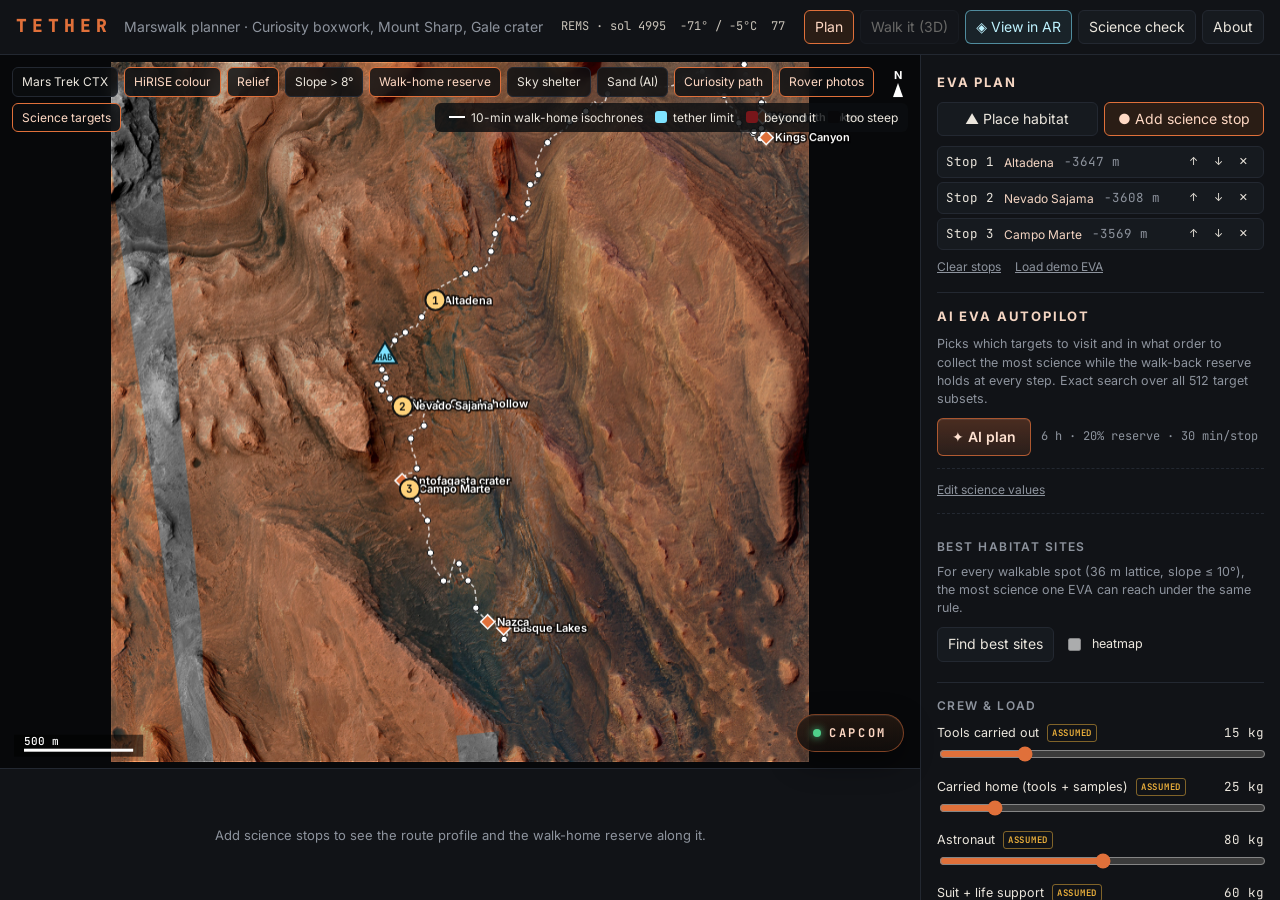
==== commit de5f86aa: "Deploy 2f3561c" ====
--- a/index.html
+++ b/index.html
@@ -9,8 +9,8 @@
     <link rel="preconnect" href="https://fonts.gstatic.com" crossorigin />
     <link href="https://fonts.googleapis.com/css2?family=Inter:wght@400;500;600;700&family=JetBrains+Mono:wght@400;500;700;800&display=swap" rel="stylesheet" />
     <title>TETHER · Marswalk planner</title>
-    <script type="module" crossorigin src="./assets/index-BlUEJZEu.js"></script>
-    <link rel="stylesheet" crossorigin href="./assets/index-Cu4dX3px.css">
+    <script type="module" crossorigin src="./assets/index-BXG7DbGp.js"></script>
+    <link rel="stylesheet" crossorigin href="./assets/index-CA7pURyy.css">
   </head>
   <body>
     <div id="root"></div>
--- a/assets/index-CA7pURyy.css
+++ b/assets/index-CA7pURyy.css
@@ -0,0 +1 @@
+.ap .ap-lede{margin:0 0 10px}.ap-actions{display:flex;align-items:center;gap:10px;flex-wrap:wrap;margin-bottom:6px}.ap-go{display:inline-flex;align-items:center;gap:8px;font-weight:600;padding:8px 14px;background:linear-gradient(180deg,#e0703a47,#e0703a1f);border-color:#e0703ab3;color:#ffe2d1;box-shadow:inset 0 1px #ffffff14,0 0 #e0703a00;transition:transform .12s cubic-bezier(.2,.8,.2,1.2),box-shadow .2s}.ap-go:hover:not(:disabled){box-shadow:inset 0 1px #ffffff1a,0 0 18px #e0703a40}.ap-go:active:not(:disabled){transform:scale(.97)}.ap-go:disabled{opacity:.6;cursor:default}.ap-spin{width:12px;height:12px;border-radius:50%;border:2px solid rgba(255,226,209,.3);border-top-color:#ffe2d1;animation:ap-rot .8s linear infinite}@keyframes ap-rot{to{transform:rotate(360deg)}}.ap-card{margin:10px 0 6px}.ap-score-big{font-size:22px;font-weight:700}.ap-score-big .muted{font-size:13px;font-weight:500}.ap-order{list-style:none;padding:0;margin:8px 0 4px;display:grid;gap:3px;counter-reset:none}.ap-order li{display:flex;align-items:center;gap:8px;font-size:12.5px}.ap-k{width:18px;height:18px;border-radius:50%;display:inline-grid;place-content:center;font-size:10.5px;background:#e0703a2e;color:#ffd1b8;border:1px solid rgba(224,112,58,.5);flex:none}.ap-why-line{margin:8px 0 0}.ap-apply{width:100%;margin-top:10px;border-color:#4fd18b80;background:#4fd18b1a;color:#c9f5dc;font-weight:600}.ap-meta{margin:2px 0 8px}.ap-h3{margin:14px 0 8px!important}.ap-alts,.ap-sites{list-style:none;padding:0;margin:0 0 8px;display:grid;gap:5px}.ap-alts li{background:var(--panel-2);border:1px solid var(--line);border-radius:6px;padding:6px 8px}.ap-alt-top{display:flex;align-items:baseline;gap:8px;font-size:12.5px}.ap-alt-top .link{margin-left:auto}.ap-alt-stops{min-width:0}.ap-score{font-weight:700;color:#f5d6c3;min-width:20px}.ap-alt-kv{display:flex;gap:12px;margin-top:2px;color:var(--muted)}.ap-why{margin:6px 0 4px;padding-left:16px;font-size:12px;display:grid;gap:4px}.ap-sub{margin-top:12px;padding-top:10px;border-top:1px dashed var(--line)}.ap-values{list-style:none;padding:0;margin:8px 0 0;display:grid;gap:4px}.ap-values li{display:flex;justify-content:space-between;align-items:center;font-size:12.5px}.ap-values input{width:56px;background:var(--panel-2);color:var(--text);border:1px solid var(--line);border-radius:5px;padding:2px 6px;font:12px var(--mono)}.ap-values-note{display:block!important}.ap-prog{position:relative;height:22px;border-radius:6px;background:var(--panel-2);border:1px solid var(--line);overflow:hidden;margin:6px 0}.ap-prog i{position:absolute;inset:0 auto 0 0;background:linear-gradient(90deg,#e0703a40,#e0703a80);transition:width .2s}.ap-prog span{position:relative;padding:0 8px;line-height:20px;color:#ffe2d1}.ap-sites li{display:flex;align-items:center;gap:10px;background:var(--panel-2);border:1px solid var(--line);border-radius:6px;padding:6px 8px;font-size:12.5px}.ap-rank{width:20px;height:20px;border-radius:5px;display:inline-grid;place-content:center;background:#f0b33c26;color:var(--amb);border:1px solid rgba(240,179,60,.4);flex:none;font-size:11px}.ap-site-body{min-width:0;flex:1}.ap-here{margin:6px 0 8px;color:#e9d9cc}.capcom,.capcom-fab{--cc-ochre: var(--mars, #e0703a);--cc-cyan: var(--cyan, #7fe3ff);--cc-line: rgba(255,255,255,.09);--cc-glass: rgba(14,16,20,.72);--cc-text: var(--text, #ebe6dd);--cc-muted: var(--muted, #8d939d);--cc-mono: var(--mono, "JetBrains Mono", ui-monospace, Menlo, monospace)}.capcom-fab{position:fixed;right:376px;bottom:148px;z-index:60;display:flex;align-items:center;gap:8px;font:700 12px var(--cc-mono);letter-spacing:.22em;color:#ffd9c4;padding:10px 16px;border-radius:999px;background:linear-gradient(180deg,#281a12d9,#120e0cd9);border:1px solid rgba(224,112,58,.5);backdrop-filter:blur(14px) saturate(1.4);-webkit-backdrop-filter:blur(14px) saturate(1.4);box-shadow:0 10px 30px #00000073,inset 0 1px #ffffff14;transition:transform .18s cubic-bezier(.3,1.4,.5,1),border-color .2s}.capcom-fab:hover{transform:translateY(-2px) scale(1.03);border-color:var(--cc-ochre)}.capcom-fab.live{border-color:#7fe3ff8c;color:#d9f7ff}.capcom{position:fixed;right:376px;bottom:148px;z-index:60;width:400px;max-width:calc(100vw - 32px);height:min(560px,calc(100vh - 220px));display:flex;flex-direction:column;overflow:hidden;color:var(--cc-text);border-radius:16px;border:1px solid var(--cc-line);background:linear-gradient(160deg,rgba(224,112,58,.1),transparent 40%),linear-gradient(330deg,rgba(127,227,255,.07),transparent 45%),var(--cc-glass);backdrop-filter:blur(22px) saturate(1.5);-webkit-backdrop-filter:blur(22px) saturate(1.5);box-shadow:0 24px 60px #0000008c,inset 0 1px #ffffff1a,inset 0 0 0 1px #ffffff05;animation:capcom-in .32s cubic-bezier(.2,1.2,.4,1)}@keyframes capcom-in{0%{opacity:0;transform:translateY(12px) scale(.97)}}.capcom-sheen{position:absolute;inset:0 0 auto 0;height:1px;background:linear-gradient(90deg,transparent,rgba(127,227,255,.6),rgba(224,112,58,.6),transparent);pointer-events:none}.capcom-head{display:flex;align-items:center;gap:8px;padding:10px 12px;border-bottom:1px solid var(--cc-line)}.capcom-title{display:flex;align-items:center;gap:8px;font:800 12px var(--cc-mono);letter-spacing:.28em;color:var(--cc-ochre)}.capcom-dot{width:8px;height:8px;border-radius:50%;background:var(--ok, #4fd18b);box-shadow:0 0 8px var(--ok, #4fd18b);display:inline-block}.capcom-dot.busy{background:var(--cc-cyan);box-shadow:0 0 10px var(--cc-cyan);animation:capcom-blink .8s infinite}@keyframes capcom-blink{50%{opacity:.3}}.capcom-badge{margin-left:auto;font:600 10.5px var(--cc-mono);letter-spacing:.04em;padding:3px 8px;border-radius:999px;color:var(--cc-muted);border:1px solid var(--cc-line);background:#ffffff08;white-space:nowrap}.capcom-badge.llm{color:#bff1ff;border-color:#7fe3ff73;background:#7fe3ff14}.capcom-icon{background:transparent!important;border:1px solid transparent!important;padding:2px 7px!important;color:var(--cc-muted);font-size:13px}.capcom-icon.on{color:var(--cc-cyan)}.capcom-icon:hover{color:var(--cc-text)}.capcom-wake{padding:10px 12px;border-bottom:1px solid var(--cc-line);display:grid;gap:6px}.capcom-wake-btn{display:grid;gap:2px;text-align:left;padding:9px 12px!important;border-radius:10px!important;background:linear-gradient(135deg,#e0703a38,#7fe3ff1a)!important;border:1px solid rgba(224,112,58,.45)!important;transition:transform .15s cubic-bezier(.3,1.4,.5,1),box-shadow .2s}.capcom-wake-btn:hover:not(:disabled){transform:translateY(-1px);box-shadow:0 6px 18px #e0703a2e}.capcom-wake-btn:active{transform:scale(.98)}.capcom-wake-btn b{font:700 12px var(--cc-mono);letter-spacing:.16em;color:#ffd9c4;text-transform:uppercase}.capcom-wake-btn span{font-size:11px;color:var(--cc-muted)}.capcom-wake-text{font-size:11px;color:var(--cc-muted);white-space:nowrap;overflow:hidden;text-overflow:ellipsis}.capcom-wake-text.warn{color:var(--bad, #ef5b4c);white-space:normal}.capcom-bar{height:4px;border-radius:4px;background:#ffffff0f;overflow:hidden}.capcom-bar i{display:block;height:100%;background:linear-gradient(90deg,var(--cc-ochre),var(--cc-cyan));transition:width .3s}.capcom-log{flex:1;overflow-y:auto;padding:10px 12px;display:flex;flex-direction:column;gap:10px;font:12.5px/1.5 var(--cc-mono);scrollbar-width:thin}.capcom-msg{display:grid;gap:3px;animation:capcom-msg .25s ease-out}@keyframes capcom-msg{0%{opacity:0;transform:translateY(4px)}}.capcom-who{font-size:10.5px;letter-spacing:.14em;color:var(--cc-muted);display:flex;gap:8px;align-items:baseline}.capcom-msg.from-capcom .capcom-who{color:var(--cc-ochre)}.capcom-msg.from-you .capcom-who{color:var(--cc-cyan)}.capcom-eng{letter-spacing:.02em;color:var(--cc-muted);font-size:10px;opacity:.85}.capcom-text{color:var(--cc-text);white-space:pre-wrap}.capcom-msg.from-you .capcom-text{color:#cfeef7}.capcom-msg.from-sys .capcom-text{color:var(--cc-muted);font-size:11.5px}.capcom-msg.live .capcom-text{color:var(--cc-cyan);opacity:.8}.capcom-tools{display:flex;flex-wrap:wrap;gap:4px;align-items:center}.capcom-chip{font-size:10px;padding:1px 6px;border-radius:4px;color:#a9eec6;background:#4fd18b14;border:1px solid rgba(79,209,139,.25)}.capcom-chip.bad{color:#ffb3aa;background:#ef5b4c14;border-color:#ef5b4c4d}.capcom-plannedby{font-size:10px;color:var(--cc-muted)}.capcom-typing{color:var(--cc-muted)!important}.capcom-typing i{display:inline-block;width:4px;height:4px;margin-left:3px;border-radius:50%;background:var(--cc-cyan);animation:capcom-dots 1s infinite}.capcom-typing i:nth-child(2){animation-delay:.15s}.capcom-typing i:nth-child(3){animation-delay:.3s}@keyframes capcom-dots{0%,to{opacity:.2;transform:translateY(0)}50%{opacity:1;transform:translateY(-2px)}}.capcom-suggest{display:flex;flex-wrap:wrap;gap:6px;padding:0 12px 8px}.capcom-suggest button{font-size:11px;padding:4px 9px!important;border-radius:999px!important;background:#ffffff0a!important;border:1px solid var(--cc-line)!important;color:#d8d2c8;text-align:left}.capcom-suggest button:hover:not(:disabled){border-color:#7fe3ff73!important;color:#fff}.capcom-input{display:flex;gap:8px;align-items:center;padding:10px 12px;border-top:1px solid var(--cc-line);background:#0000002e}.capcom-input input{flex:1;min-width:0;font:12.5px var(--cc-mono);color:var(--cc-text);background:#ffffff0a;border:1px solid var(--cc-line);border-radius:8px;padding:8px 10px;outline:none}.capcom-input input:focus{border-color:#7fe3ff73;box-shadow:0 0 0 3px #7fe3ff14}.capcom-send{font:700 11px var(--cc-mono)!important;letter-spacing:.14em;color:#ffd9c4!important;background:#e0703a29!important;border:1px solid rgba(224,112,58,.45)!important;border-radius:8px!important;padding:8px 10px!important}.capcom-mic{--lvl: 0;position:relative;flex:none;width:38px;height:38px;padding:0!important;border-radius:50%!important;display:grid;place-items:center;color:var(--cc-ochre);background:radial-gradient(circle at 50% 35%,#e0703a40,#140e0ae6)!important;border:1px solid rgba(224,112,58,.5)!important;transition:transform .15s cubic-bezier(.3,1.4,.5,1),color .2s;touch-action:none;-webkit-user-select:none;user-select:none}.capcom-mic:active{transform:scale(.93)}.capcom-mic:before,.capcom-mic:after{content:"";position:absolute;top:-3px;right:-3px;bottom:-3px;left:-3px;border-radius:50%;pointer-events:none;opacity:0}.capcom-mic.on{color:#071216;background:radial-gradient(circle at 50% 35%,#c9f5ff,var(--cc-cyan))!important;border-color:var(--cc-cyan)!important}.capcom-mic.on:before{opacity:1;border:2px solid rgba(127,227,255,.65);transform:scale(calc(1 + var(--lvl) * .55));transition:transform 60ms linear}.capcom-mic.on:after{opacity:1;border:1px solid rgba(127,227,255,.5);animation:capcom-pulse 1.4s ease-out infinite}@keyframes capcom-pulse{0%{transform:scale(1);opacity:.8}to{transform:scale(1.9);opacity:0}}@media(max-width:900px){.capcom,.capcom-fab{right:16px;bottom:16px}}@media(prefers-reduced-motion:reduce){.capcom,.capcom-msg,.capcom-mic.on:after{animation:none}}:root{--bg: #0a0b0d;--panel: #111317;--panel-2: #161a1f;--line: #232831;--text: #ebe6dd;--muted: #8d939d;--mars: #e0703a;--ok: #4fd18b;--amb: #f0b33c;--bad: #ef5b4c;--cyan: #7fe3ff;--mono: "JetBrains Mono", ui-monospace, Menlo, monospace;--sans: "Inter", system-ui, -apple-system, sans-serif}*{box-sizing:border-box}html,body,#root{height:100%;margin:0}body{background:var(--bg);color:var(--text);font:14px/1.45 var(--sans);-webkit-font-smoothing:antialiased}button{font:inherit;color:inherit;background:var(--panel-2);border:1px solid var(--line);border-radius:6px;padding:6px 10px;cursor:pointer}button:hover:not(:disabled){border-color:#3a414d}button:disabled{opacity:.4;cursor:not-allowed}button.on{background:#2a1d15;border-color:var(--mars);color:#ffd9c4}.mono{font-family:var(--mono)}.muted{color:var(--muted)}.small{font-size:12px}.splash{height:100%;display:grid;place-content:center;gap:8px;text-align:center}.logo{font:800 18px/1 var(--mono);letter-spacing:.28em;color:var(--mars)}.app{height:100%;display:grid;grid-template-rows:auto minmax(0,1fr);grid-template-columns:minmax(0,1fr)}.top{min-width:0;overflow:hidden;display:flex;align-items:center;gap:18px;padding:10px 16px;border-bottom:1px solid var(--line);background:var(--panel)}.brand{display:flex;align-items:baseline;gap:12px;white-space:nowrap;flex:none}.top nav button{white-space:nowrap}.top nav{margin-left:auto;display:flex;gap:6px;flex:none}.conditions{display:flex;gap:14px;font-size:12px;color:#c8c2b8;overflow:hidden;white-space:nowrap;min-width:0;flex:1 1 auto}.conditions .sep{width:1px;background:var(--line)}.main{display:grid;grid-template-columns:minmax(0,1fr) 360px;min-height:0;overflow:hidden}.app{overflow:hidden}.stage{position:relative;display:grid;grid-template-rows:1fr auto;min-height:0}.map-wrap{position:relative;min-height:0;overflow:hidden;cursor:crosshair}.map-wrap canvas{display:block}.layerbar{position:absolute;top:12px;left:12px;right:12px;display:flex;flex-wrap:wrap;gap:6px;align-items:center;pointer-events:none}.layerbar button{pointer-events:auto;background:#0c0e11d1;-webkit-backdrop-filter:blur(6px);backdrop-filter:blur(6px);font-size:12px;padding:5px 9px}.legend{pointer-events:auto;margin-left:auto;background:#0c0e11d1;padding:6px 10px;border-radius:6px;font-size:12px;display:flex;gap:6px;align-items:center}.legend i{width:12px;height:12px;border-radius:3px;display:inline-block;margin-left:6px}.inspector{position:absolute;left:12px;bottom:140px;background:#0c0e11e0;border:1px solid var(--line);border-radius:8px;padding:8px 10px;font-size:12px;line-height:1.6;pointer-events:none;max-width:70%}.pos{color:var(--ok)}.amb{color:var(--amb)}.neg{color:var(--bad)}.profile{border-top:1px solid var(--line);background:var(--panel);padding:8px 12px 6px;height:132px}.profile svg{width:100%;height:96px;display:block}.profile.empty{display:grid;place-content:center;color:var(--muted);font-size:13px}.profile-legend{display:flex;gap:16px;font-size:11px}.panel{border-left:1px solid var(--line);background:var(--panel);overflow-y:auto;padding:4px 16px 24px}.panel section{padding:14px 0;border-bottom:1px solid var(--line)}.panel h2{font-size:13px;letter-spacing:.14em;text-transform:uppercase;margin:0 0 10px;color:#f5d6c3}.panel h3{font-size:12px;letter-spacing:.12em;text-transform:uppercase;margin:0 0 10px;color:var(--muted);font-weight:600}.seg{display:grid;grid-template-columns:1fr 1fr;gap:6px}.hint{color:var(--muted);font-size:12.5px;margin:10px 0 0}.warn{color:var(--bad);font-size:12.5px}.stops{list-style:none;padding:0;margin:10px 0 4px;display:grid;gap:4px}.stops li{display:flex;align-items:center;gap:10px;background:var(--panel-2);border:1px solid var(--line);border-radius:6px;padding:5px 8px;font-size:12.5px}.row-actions{margin-left:auto;display:flex;gap:2px}.row-actions button{padding:1px 6px;font-size:11px;background:transparent;border-color:transparent}.link{background:none;border:none;color:var(--muted);padding:2px 0;font-size:12px;text-decoration:underline}.verdict{border-radius:10px;margin:12px 0;padding:12px!important;border:1px solid}.verdict.ok{border-color:#4fd18b73;background:#4fd18b12}.verdict.bad{border-color:#ef5b4c8c;background:#ef5b4c14}.verdict-head{display:flex;justify-content:space-between;align-items:center}.verdict .tag{font:700 12px var(--mono);letter-spacing:.18em}.verdict.ok .tag,.verdict.ok .big{color:var(--ok)}.verdict.bad .tag,.verdict.bad .big{color:var(--bad)}.big{font-size:26px;font-weight:700}.kv{display:grid;grid-template-columns:1fr 1fr;gap:6px 14px;margin-top:8px}.kv div{display:flex;justify-content:space-between;font-size:12px;color:var(--muted)}.kv b{color:var(--text);font-weight:600}.slider{display:block;margin:0 0 10px}.slider-top{display:flex;justify-content:space-between;font-size:12.5px;margin-bottom:2px}.slider input{width:100%;accent-color:var(--mars)}.check{display:flex;gap:8px;font-size:12.5px;align-items:flex-start}.flare{width:100%;margin-bottom:10px;border-color:#5a2a22;color:#ffb4a6}.flare.on{background:#3a1410;border-color:var(--bad);color:#fff}.drawer{position:absolute;right:12px;top:56px;bottom:144px;width:min(440px,60%);background:#0c0e11f2;border:1px solid var(--line);border-radius:10px;padding:12px;overflow-y:auto}.drawer-head{display:flex;justify-content:space-between;align-items:flex-start;gap:12px;margin-bottom:10px}.drawer-head h3{margin:2px 0 0;font-size:15px}.eyebrow{font:600 11px var(--mono);letter-spacing:.16em;text-transform:uppercase;color:var(--mars)}.photos{display:grid;gap:10px}.photos img{width:100%;border-radius:6px;display:block;background:#000}.photos figcaption{font-size:11px;color:var(--muted);margin-top:3px}.modal-bg{position:fixed;top:0;right:0;bottom:0;left:0;background:#0009;display:grid;place-items:center;z-index:50}.modal{width:min(760px,94vw);max-height:90vh;overflow-y:auto;background:var(--panel);border:1px solid var(--line);border-radius:12px;padding:18px 20px}.scatter{width:320px;max-width:100%;display:block;margin:8px auto}.vtable{width:100%;border-collapse:collapse;font-size:12px;margin:8px 0}.vtable th,.vtable td{text-align:left;padding:4px 6px;border-bottom:1px solid var(--line)}.vtable th{color:var(--muted);font-weight:500}.about p{margin:0 0 10px;font-size:13.5px}@media(max-width:900px){.main{grid-template-columns:1fr;grid-template-rows:60vh auto}.panel{border-left:none;border-top:1px solid var(--line)}.conditions,.brand .muted{display:none}}.hud-wrap{position:relative;min-height:0}.hud-wrap canvas{display:block}.hud{position:absolute;top:0;right:0;bottom:0;left:0;pointer-events:none;color:#bff3ff;text-shadow:0 0 6px rgba(0,180,255,.6);font-size:12px}.hud>div{position:absolute;padding:14px 18px}.hud-tl{top:50px;left:20px}.hud-tr{top:50px;right:20px;text-align:right}.hud-bl{bottom:60px;left:20px}.hud-br{bottom:60px;right:20px;text-align:right}.hud-label{font-size:10px;letter-spacing:.2em;opacity:.75;margin-top:6px}.hud-big{font-size:22px;font-weight:700}.hud-bar{width:180px;height:6px;background:#bff3ff33;position:relative;margin-top:6px;margin-left:auto}.hud-bar i{position:absolute;left:0;top:0;bottom:0;background:currentColor}.hud-bar b{position:absolute;top:-3px;bottom:-3px;width:2px;background:#ef5b4c}.hud-reticle{left:50%;top:50%;width:46px;height:46px;margin:-23px 0 0 -23px;border:1px solid rgba(191,243,255,.6);border-radius:50%;padding:0!important}.hud:before{content:"";position:absolute;top:0;right:0;bottom:0;left:0;background:radial-gradient(ellipse at center,transparent 55%,rgba(0,20,30,.55) 100%)}.hud-controls{position:absolute;left:50%;bottom:14px;transform:translate(-50%);display:flex;gap:8px;align-items:center;background:#0c0e11d9;padding:6px 8px;border-radius:8px;border:1px solid var(--line)}.hud-controls input{width:280px;accent-color:var(--mars)}.links{display:flex;gap:14px;margin-top:6px}.stop-name{color:#f5d6c3;font-size:12px;overflow:hidden;text-overflow:ellipsis;white-space:nowrap;max-width:130px}.legend .iso{width:16px;height:0;border-top:2px solid #fff;display:inline-block;margin-left:4px}.ptag{font:600 9px/1 var(--mono);letter-spacing:.08em;padding:2px 4px;border-radius:3px;margin-left:4px;vertical-align:middle;border:1px solid}.ptag.real{color:#7fe3ff;border-color:#7fe3ff80}.ptag.computed{color:#4fd18b;border-color:#4fd18b80}.ptag.assumed{color:#f0b33c;border-color:#f0b33c80}.risk-grid{display:grid;grid-template-columns:1fr 1fr;gap:8px;margin:6px 0 8px}.risk-big{background:var(--panel-2);border:1px solid var(--line);border-radius:8px;padding:8px 10px;display:flex;flex-direction:column;gap:2px}.risk-big b{font-size:22px}.risk-big span{font-size:11.5px;color:var(--muted)}.advice{list-style:none;padding:0;margin:6px 0;display:grid;gap:6px}.advice li{background:var(--panel-2);border:1px solid var(--line);border-radius:6px;padding:6px 8px;font-size:12.5px}.adv-top{display:flex;gap:8px;color:var(--muted);font-size:11.5px}.adv-top b{color:#f5d6c3;font-weight:600}.adv-say{margin-top:2px}.adv-diff{margin-left:6px;font:600 10px var(--mono);color:var(--amb);border:1px solid rgba(240,179,60,.5);border-radius:3px;padding:1px 4px}.ar-btn{border-color:#7fe3ff8c;color:#bff3ff;background:#7fe3ff14}.ar-modal .ar-body{display:grid;grid-template-columns:220px 1fr;gap:20px;align-items:start}.ar-modal .ar-body img{background:#fff;border-radius:10px;padding:8px}.ar-dl{display:flex;gap:8px;flex-wrap:wrap;margin-top:10px}@media(max-width:700px){.ar-modal .ar-body{grid-template-columns:1fr}}
